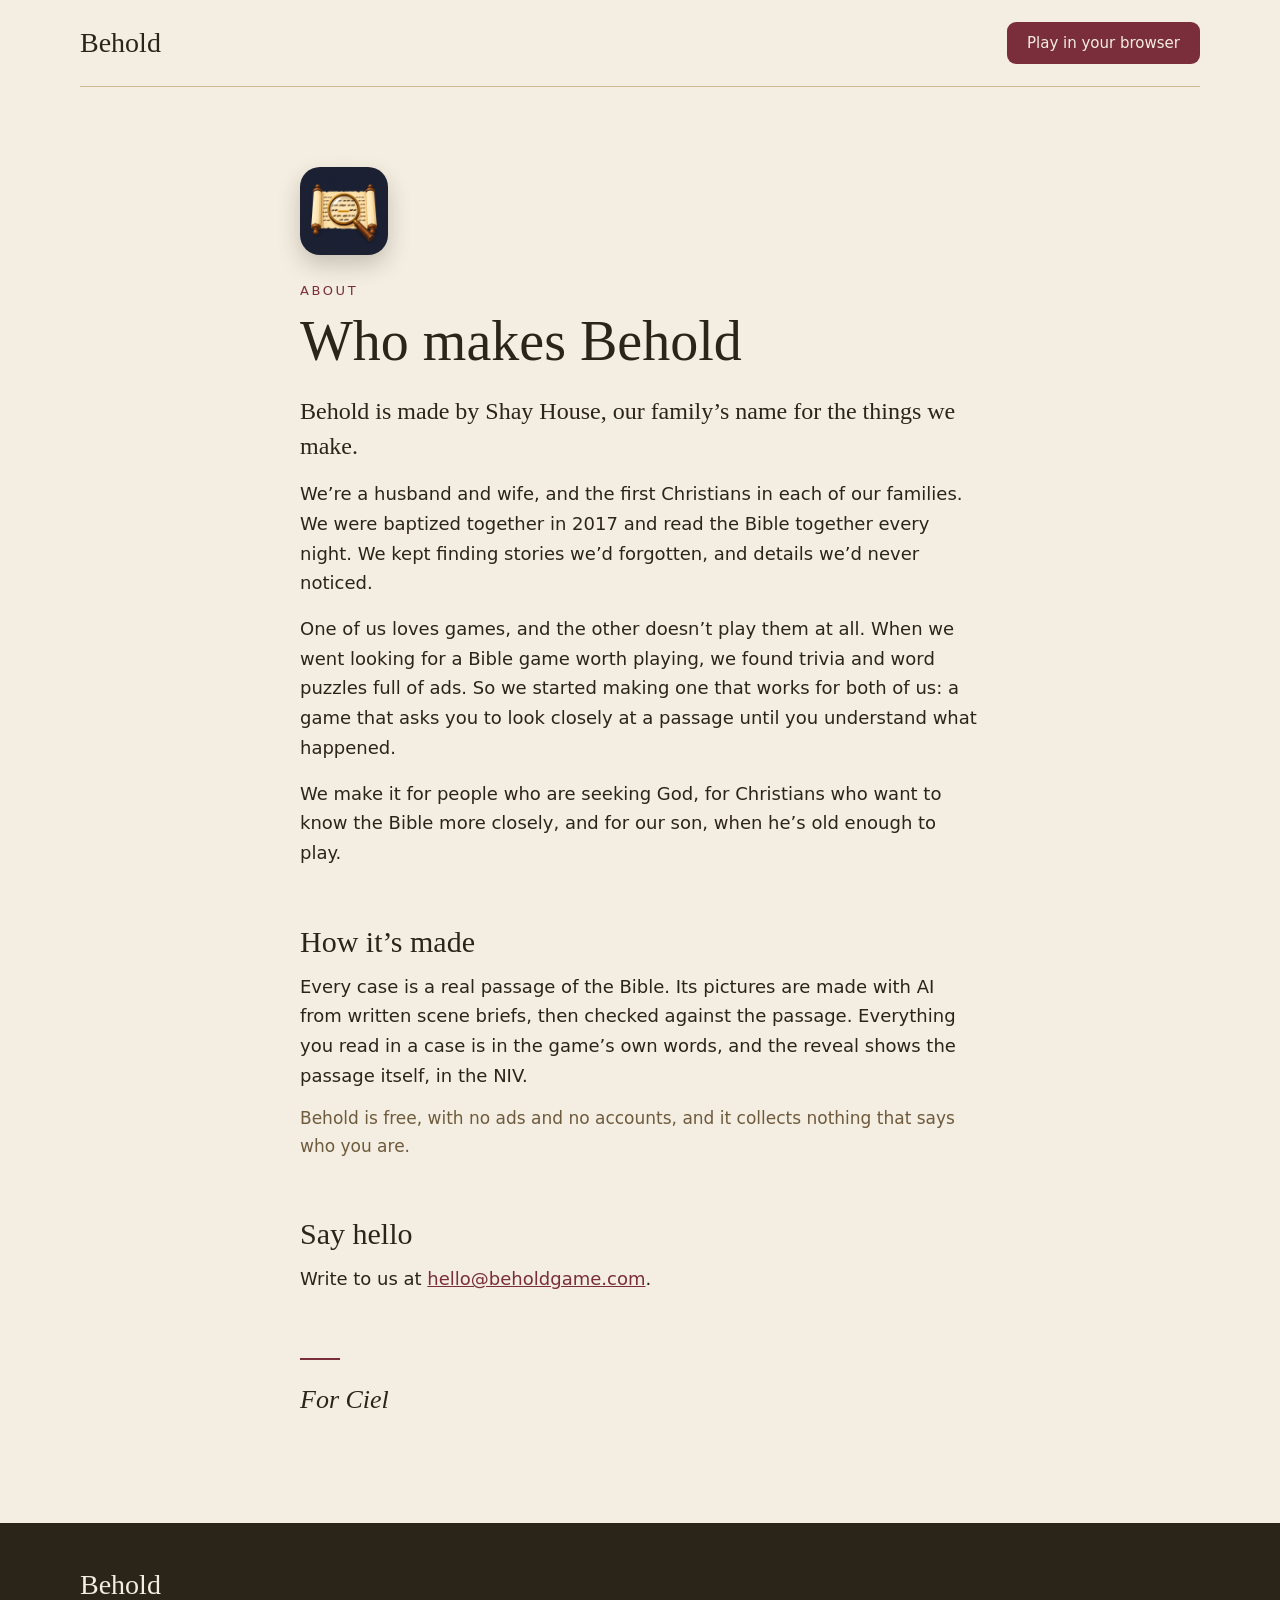
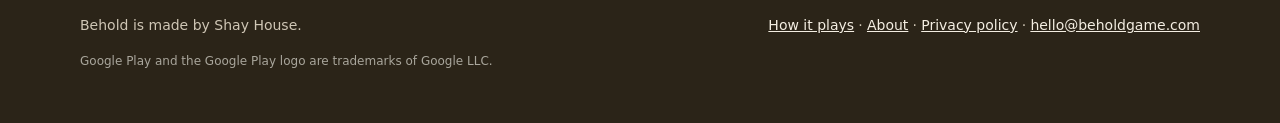
==== about/index.html @ 3471a585 "Deploy garishay/behold@0098388d25ca9976a2ebb800dddd2ce80feeaa7c" ====
<!doctype html>
<html lang="en">
<head>
<meta charset="utf-8">
<meta name="viewport" content="width=device-width, initial-scale=1">
<title>Behold: About</title>
<meta name="description" content="Look closer. There’s more to every story.">
<meta property="og:type" content="website">
<meta property="og:url" content="https://beholdgame.com/about/">
<meta property="og:title" content="Behold: Bible Mystery Game">
<meta property="og:description" content="Look closer. There’s more to every story.">
<meta property="og:image" content="https://beholdgame.com/og-image.jpg">
<meta name="twitter:card" content="summary_large_image">
<script>(function device() {
  const agent = navigator.userAgent
  const iPad = /Macintosh/.test(agent) && navigator.maxTouchPoints > 1
  const iphone = /iPhone|iPod|iPad/.test(agent) || iPad
  document.documentElement.dataset.device = /Android/.test(agent)
    ? 'android'
    : iphone
      ? 'iphone'
      : 'computer'
})()</script>
<link rel="icon" href="../icons/favicon-48.png?v=3595e1d1">
<link rel="apple-touch-icon" href="../icons/apple-touch-icon-180.png?v=2587e3fe">
<link rel="stylesheet" href="../site.css?v=58bd4bec">
</head>
<body>
<header class="top">
<nav>
<a class="name" href="../">Behold</a>
<a class="browser" href="https://play.beholdgame.com/">Play in your browser</a>
</nav>
</header>
<main class="about">
<img class="icon" src="../icons/icon-192.png?v=78e3ab86" alt="Behold’s icon: a scroll under a magnifying glass"
  width="72" height="72">
<p class="kicker">About</p>
<h1>Who makes Behold</h1>
<p class="lead">Behold is made by Shay House, our family’s name for the things we make.</p>
<p>We’re a husband and wife, and the first Christians in each of our families. We were baptized together in 2017 and read the Bible together every night. We kept finding stories we’d forgotten, and details we’d never noticed.</p>
<p>One of us loves games, and the other doesn’t play them at all. When we went looking for a Bible game worth playing, we found trivia and word puzzles full of ads. So we started making one that works for both of us: a game that asks you to look closely at a passage until you understand what happened.</p>
<p>We make it for people who are seeking God, for Christians who want to know the Bible more closely, and for our son, when he’s old enough to play.</p>
<h2>How it’s made</h2>
<p>Every case is a real passage of the Bible. Its pictures are made with AI from written scene briefs, then checked against the passage. Everything you read in a case is in the game’s own words, and the reveal shows the passage itself, in the NIV.</p>
<p class="dim">Behold is free, with no ads and no accounts, and it collects nothing that says who you are.</p>
<h2>Say hello</h2>
<p>Write to us at <a href="mailto:hello@beholdgame.com">hello@beholdgame.com</a>.</p>
<p class="dedication">For Ciel</p>
</main>
<footer class="foot">
<div>
<div><p class="name">Behold</p><p>Behold is made by Shay House.</p></div>
<div class="links"><ul><li><a href="../how-it-plays/">How it plays</a></li><li><a href="../about/" aria-current="page">About</a></li></ul><ul><li><a href="https://play.beholdgame.com/privacy/">Privacy policy</a></li><li><a href="mailto:hello@beholdgame.com">hello@beholdgame.com</a></li></ul></div>
<p class="fine">Google Play and the Google Play logo are trademarks of Google LLC.</p>
</div>
</footer>
</body>
</html>
---- site.css ----
/* beholdgame.com's one stylesheet (#70, Gate 45 A3): the design's "Linen and ink", phone first,
   with a computer's layout from 900 px wide. Each color the game has is the game's own token by
   value, named beside it. The fonts are the game's two stacks; there are no web fonts and no gold.
   Night is the game's, inside its pictures, and no rule here paints with it. */

:root {
  --linen: #f4eee2; /* the game's --papyrus, lightened: the page */
  --papyrus: #e8dcc2; /* --papyrus: the season's band */
  --vellum: #fbf7ef; /* cards and boxes, a step lighter than the page */
  --edge: #cdbb93; /* --papyrus-edge: hairlines */
  --ink: #2b2418; /* --papyrus-ink: text, and the foot's ground */
  --ink-dim: #6e5a3c; /* --papyrus-ink-dim: secondary text */
  --wine: #7a2e3b; /* --wine: the one accent */
  --ring: 0 0 0 1px rgb(43 36 24 / 0.12); /* a card's edge, ink at 12% */
  --foot-text: #cfc6b5;
  --foot-fine: #a9a69c;
  --serif: 'Iowan Old Style', 'Palatino Linotype', Palatino, 'Book Antiqua', Georgia, serif;
  --sans: system-ui, -apple-system, 'Segoe UI', Roboto, 'Helvetica Neue', Arial, sans-serif;
  --gutter: clamp(20px, 4vw, 48px);
}

body {
  margin: 0;
  background: var(--linen);
  color: var(--ink);
  font-family: var(--sans);
}

a {
  color: var(--wine);
}

:focus-visible {
  outline: 2px solid var(--wine);
  outline-offset: 2px;
}

h1,
h2,
h3 {
  font-family: var(--serif);
  font-weight: 400;
}

.dim {
  color: var(--ink-dim);
}

/* Below a computer's width, the page is the phone's, in a column no wider than 600 px. */
.top,
.hero,
main,
.foot > div {
  max-width: 600px;
  margin-inline: auto;
}

/* The inner pages' header: on a phone, the name alone (A5 as ruled). */
.top nav {
  display: flex;
  align-items: center;
  justify-content: center;
  height: 56px;
  border-bottom: 1px solid var(--edge);
}

.top .name {
  font-family: var(--serif);
  font-size: 24px;
  color: var(--ink);
  text-decoration: none;
}

.top .browser,
.beside {
  display: none;
}

.kicker {
  margin: 0;
  font-size: 12px;
  line-height: 1.25;
  letter-spacing: 0.2em;
  text-transform: uppercase;
  color: var(--wine);
}

/* The play buttons (A5, A6): a group for each device, the computer's until the head's script names
   the device. On a phone the first button fills the column, and the rest sit under it. */
.play {
  display: flex;
  flex-direction: column;
  align-items: center;
}

.play.android,
.play.iphone {
  display: none;
}

[data-device='android'] .play.android,
[data-device='iphone'] .play.iphone {
  display: flex;
}

[data-device='android'] .play.computer,
[data-device='iphone'] .play.computer {
  display: none;
}

.button {
  display: flex;
  align-items: center;
  justify-content: center;
  align-self: stretch;
  min-height: 52px;
  border-radius: 10px;
  background: var(--wine);
  color: var(--linen);
  font-size: 17px;
  text-decoration: none;
}

.coming {
  display: flex;
  align-items: center;
  height: 52px;
  margin: 14px 0 0;
  padding: 0 20px;
  box-sizing: border-box;
  border: 1px solid var(--edge);
  border-radius: 9px;
  font-size: 15px;
  color: var(--ink-dim);
}

.badge img {
  display: block;
  height: 60px;
}

.play .or {
  margin: 16px 0 0;
  font-size: 15px;
}

.play .note {
  margin: 14px 0 0;
  font-size: 15px;
  line-height: 1.5;
}

/* The home page's top: the picture over the name on a phone, beside it on a computer. */
.hero {
  display: flex;
  flex-direction: column-reverse;
  padding-bottom: 40px;
  text-align: center;
}

.art {
  position: relative;
  aspect-ratio: 390 / 540;
  overflow: hidden;
}

.art img {
  display: block;
  width: 100%;
  height: auto;
}

/* The picture fades into the page under its last third. */
.art::after {
  content: '';
  position: absolute;
  inset: 61.11% 0 0;
  background: linear-gradient(
    180deg,
    rgb(244 238 226 / 0) 0%,
    rgb(244 238 226 / 0.86) 52%,
    var(--linen) 92%
  );
}

/* The Look (70d), which its script lays on the picture over the fade. A tap anywhere on the picture
   answers, so the pointer is all the picture's, as the game's is, and no tap is highlighted. */
.look {
  cursor: pointer;
  -webkit-tap-highlight-color: transparent;
}

/* A spot is placed by its center, its top left on the design's picture 390 px wide plus 22, scaled
   with the picture, and stays a 44 px fingertip: a margin's percentage is of the width, down as
   well as across. Unfound, it shows nothing until the keyboard focuses it. */
.spot {
  position: absolute;
  top: 0;
  left: 0;
  z-index: 1;
  width: 44px;
  height: 44px;
  margin: calc((var(--y) + 22) * 100% / 390 - 22px) 0 0 calc((var(--x) + 22) * 100% / 390 - 22px);
  padding: 0;
  border: 0;
  border-radius: 50%;
  background: none;
  cursor: inherit;
}

/* A found spot keeps a light ring; a miss's ring is the same without its fill. */
.spot.found,
.miss {
  border: 2px solid var(--vellum);
  box-shadow: 0 0 0 2px rgb(43 36 24 / 0.45);
}

.spot.found {
  background: rgb(251 247 239 / 0.22);
}

/* A tap that finds nothing rings where it landed, widening as it fades within half a second, and
   takes no tap of its own (the amendment, issuecomment-6470291769). The script takes it away. */
.miss {
  position: absolute;
  z-index: 1;
  width: 44px;
  height: 44px;
  margin: -22px 0 0 -22px;
  box-sizing: border-box;
  border-radius: 50%;
  pointer-events: none;
  animation: widen 0.45s ease-out forwards;
}

@keyframes widen {
  from {
    transform: scale(0.5);
  }

  to {
    transform: scale(1.5);
    opacity: 0;
  }
}

/* With reduced motion, it fades where it is. */
@media (prefers-reduced-motion: reduce) {
  .miss {
    animation-name: fade;
  }
}

@keyframes fade {
  to {
    opacity: 0;
  }
}

/* The line at the picture's foot: the caption, then the word found and the count. */
.finds {
  position: absolute;
  inset: auto 20px 4px;
  z-index: 1;
  text-align: left;
  cursor: auto;
}

.finds p {
  margin: 0;
  font-family: var(--serif);
  font-size: 17px;
  line-height: 1.45;
}

.finds div {
  display: flex;
  justify-content: space-between;
  gap: 12px;
  margin-top: 6px;
  font-size: 14px;
  color: var(--ink-dim);
}

.finds span:first-child {
  color: var(--wine);
}

.hero .words {
  padding: 26px 20px 0;
}

.hero h1 {
  margin: 0;
  font-size: 58px;
  line-height: 1.05;
}

.hero .kicker {
  margin-top: 8px;
  font-size: 13px;
}

.hero .line {
  margin: 16px 0 26px;
  font-family: var(--serif);
  font-size: 20px;
  line-height: 1.45;
}

/* A sentence to a line: the title's line, as the game sets it, and the close's on a phone. */
.line span,
.call > p span {
  display: block;
}

.price {
  margin: 18px 0 0;
  font-size: 14px;
  color: var(--ink-dim);
}

.what {
  margin: 0 20px;
  padding: 34px 0 44px;
  border-top: 1px solid var(--edge);
}

.what h2 {
  margin: 0;
  font-size: 23px;
  line-height: 1.4;
}

.what p {
  margin: 14px 0 0;
  font-size: 16px;
  line-height: 1.6;
}

.more {
  display: grid;
  grid-template-columns: 1fr auto;
  align-items: center;
  column-gap: 16px;
  margin-top: 24px;
  padding: 16px 20px;
  border-radius: 12px;
  background: var(--vellum);
  box-shadow: var(--ring);
  color: var(--ink);
  text-decoration: none;
}

.more .title {
  font-family: var(--serif);
  font-size: 19px;
  line-height: 1.35;
}

.more .sub {
  margin-top: 3px;
  font-size: 14px;
  color: var(--wine);
}

/* The arrow is the stylesheet's, as the foot's dots are, with the plain one before it. */
.more::after {
  content: '→';
  content: '→' / '';
  grid-area: 1 / 2 / 3;
  font-size: 22px;
  color: var(--wine);
}

.season {
  padding: 48px 20px 40px;
  background: var(--papyrus);
  text-align: center;
}

.season h2 {
  margin: 6px 0 0;
  font-size: 30px;
  line-height: 1.15;
}

.season .intro {
  margin: 10px 0 0;
  font-size: 16px;
  line-height: 1.6;
}

/* The open Bible over the timeline: its picture, with the two books' names and the ribbon laid over
   it where the picture's record places them (docs/bible.md): the names' centres 32.4% and 67.5%
   across and 11.4% down, and the ribbon down the fold from 9.65%, past the picture's foot to meet
   the thread. Its sizes are variables, so a computer's is one rule; a narrower column shrinks it. */
.bible {
  --wide: 329px;
  --gap-above: 34px;
  --shadow: 0 14px 15px rgb(58 43 37 / 0.3);
  --name-size: 9px;
  --name-space: 0.22em;
  --ribbon-size: 8px;
  --notch: 13px;
  --below: 50px;
  position: relative;
  width: min(var(--wide), 100%);
  margin: var(--gap-above) auto 0;
}

.bible img {
  display: block;
  width: 100%;
  height: auto;
  filter: drop-shadow(var(--shadow));
}

.bible p {
  position: absolute;
  top: 11.4%;
  left: 32.4%;
  margin: 0;
  padding-left: var(--name-space);
  transform: translate(-50%, -50%);
  white-space: nowrap;
  font-size: var(--name-size);
  letter-spacing: var(--name-space);
  text-transform: uppercase;
  color: var(--wine);
}

.bible p + p {
  left: 67.5%;
}

.bible::after {
  content: '';
  position: absolute;
  top: 9.65%;
  left: 50%;
  width: var(--ribbon-size);
  height: calc(90.35% + var(--below));
  margin-left: calc(var(--ribbon-size) / -2);
  background: linear-gradient(90deg, #5e2430 0%, #9a4252 50%, #5e2430 100%);
  clip-path: polygon(0 0, 100% 0, 100% 100%, 50% calc(100% - var(--notch)), 0 100%);
}

/* The timeline: a wine thread through the season, a pill for each book, the cases on it, and
   season two at its end. */
.timeline {
  position: relative;
  margin: 26px 0 0;
  padding: 0 0 8px;
  list-style: none;
}

.timeline::before {
  content: '';
  position: absolute;
  top: 24px;
  bottom: 50px;
  left: 50%;
  width: 2px;
  margin-left: -1px;
  background: linear-gradient(180deg, var(--wine) 0%, var(--wine) 92%, rgb(122 46 59 / 0) 100%);
}

.book {
  position: relative;
  display: flex;
  justify-content: center;
  margin-top: 26px;
}

.book:first-child {
  margin-top: 44px;
}

.book span {
  padding: 5px 14px;
  border: 1px solid var(--wine);
  border-radius: 999px;
  background: var(--papyrus);
  font-size: 11px;
  letter-spacing: 0.2em;
  text-transform: uppercase;
  color: var(--wine);
}

/* A book the story passes through with no case of its own. */
.book.passed span {
  padding: 4px 12px;
  border-color: rgb(110 90 60 / 0.4);
  font-size: 10px;
  color: var(--ink-dim);
}

.case {
  position: relative;
  display: grid;
  grid-template:
    'picture title' auto
    'picture sub' auto
    'picture .' 1fr
    'brief brief' auto / 84px 1fr;
  column-gap: 12px;
  margin-top: 22px;
  padding: 14px;
  border-radius: 14px;
  background: var(--vellum);
  box-shadow:
    0 0 0 1px rgb(43 36 24 / 0.1),
    0 8px 20px rgb(58 43 37 / 0.08);
  text-align: left;
}

.book + .case {
  margin-top: 18px;
}

.case img {
  grid-area: picture;
  width: 84px;
  height: 105px;
  border-radius: 8px;
  object-fit: cover;
}

.case h3 {
  grid-area: title;
  margin: 2px 0 0;
  font-size: 19px;
  line-height: 1.25;
}

.case .sub {
  grid-area: sub;
  margin: 2px 0 0;
  font-size: 13px;
  color: var(--wine);
}

.case .brief {
  grid-area: brief;
  margin: 10px 0 0;
  font-size: 14px;
  line-height: 1.5;
  color: var(--ink-dim);
}

.next {
  position: relative;
  display: flex;
  flex-direction: column;
  align-items: center;
  margin-top: 34px;
}

.next span {
  width: 14px;
  height: 14px;
  box-sizing: border-box;
  border: 2px dashed var(--wine);
  border-radius: 50%;
  background: var(--papyrus);
}

.next p {
  margin: 10px 0 0;
  font-family: var(--serif);
  font-size: 19px;
  color: var(--wine);
}

.help {
  margin: 2px 0 0;
  font-size: 15px;
  line-height: 1.5;
}

/* The season as you scroll (70e), once its script starts: the ribbon lies in the fold until the
   reading line passes its tail, then falls with the line to the thread; the thread draws down
   behind the line, its tip fading; and each book, case, and season two arrives as the line reaches
   it, and Help make it with season two. The script sets the line's reach: --fall from the Bible's
   top, --drawn from the thread's. Only an arrival fades in, so what the line has passed as the page
   opens shows at once. */
.falls .bible::after {
  height: clamp(80.65%, calc(var(--fall, 0px) - 9.65%), calc(90.35% + var(--below)));
}

.falls .timeline::before {
  --tip: linear-gradient(
    180deg,
    #000 calc(var(--drawn, 0px) - 80px),
    transparent var(--drawn, 0px)
  );
  -webkit-mask-image: var(--tip);
  mask-image: var(--tip);
}

.falls .timeline > li,
.falls .help {
  opacity: 0;
  transform: translateY(8px);
}

.falls .timeline > .here,
.falls .help.here {
  opacity: 1;
  transform: none;
  transition:
    opacity 0.4s ease-out,
    transform 0.4s ease-out;
}

.home-screen {
  margin: 44px 20px 0;
  padding: 24px 20px;
  border-radius: 14px;
  background: var(--vellum);
  box-shadow: var(--ring);
  font-size: 15px;
  line-height: 1.55;
}

.home-screen h2,
.free h2 {
  margin: 0;
  font-size: 24px;
  line-height: 1.2;
}

.home-screen p {
  margin: 10px 0 0;
}

.home-screen ol {
  display: flex;
  flex-direction: column;
  gap: 8px;
  margin: 14px 0 0;
  padding-left: 22px;
}

.home-screen strong {
  font-weight: 600;
}

.home-screen .note {
  margin-top: 14px;
  font-size: 13px;
  line-height: 1.5;
  color: var(--ink-dim);
}

.free {
  padding: 40px 20px 0;
}

.free p {
  margin: 10px 0 0;
  font-size: 15px;
  line-height: 1.6;
  color: var(--ink-dim);
}

.epigraph {
  margin: 0;
  padding: 52px 28px 0;
  text-align: center;
}

/* A short wine rule over the verse. */
.epigraph::before {
  content: '';
  display: block;
  width: 40px;
  height: 2px;
  margin: 0 auto 22px;
  background: var(--wine);
}

.epigraph blockquote {
  margin: 0;
  font-family: var(--serif);
  font-size: 22px;
  font-style: italic;
  line-height: 1.5;
}

.epigraph figcaption {
  margin-top: 14px;
  font-size: 12px;
  letter-spacing: 0.2em;
  text-transform: uppercase;
  color: var(--wine);
}

.call {
  padding: 52px 20px 44px;
  text-align: center;
}

.call > p {
  margin: 0 0 20px;
  font-family: var(--serif);
  font-size: 21px;
  line-height: 1.45;
}

/* How it plays: the steps, each under a screen of the game, the hint, and the close. */
.plays {
  padding: 44px 20px 0;
  text-align: center;
}

.plays h1 {
  margin: 12px 0 0;
  font-size: 40px;
  line-height: 1.1;
  text-wrap: balance;
}

.plays .lead {
  margin: 18px 0 0;
  font-family: var(--serif);
  font-size: 20px;
  line-height: 1.45;
}

.plays .intro .dim {
  max-width: 330px;
  margin: 10px auto 0;
  font-size: 16px;
  line-height: 1.6;
}

.steps {
  display: flex;
  flex-direction: column;
  gap: 56px;
  margin: 0;
  padding: 52px 0 0;
  list-style: none;
}

/* A screen of the game in a phone's dark frame, its corners inside the frame's. */
.screen {
  --round: 36px;
  width: 252px;
  margin: 0 auto;
  padding: 8px;
  box-sizing: border-box;
  border-radius: var(--round);
  background: var(--ink);
  box-shadow:
    0 30px 50px -18px rgb(43 36 24 / 0.45),
    0 2px 6px rgb(43 36 24 / 0.18);
}

.screen img {
  display: block;
  width: 100%;
  height: auto;
  border-radius: calc(var(--round) - 8px);
}

.steps .kicker {
  margin-top: 30px;
}

.steps h2 {
  margin: 8px 0 0;
  font-size: 28px;
  line-height: 1.2;
}

.steps .dim {
  max-width: 320px;
  margin: 10px auto 0;
  font-size: 16px;
  line-height: 1.6;
}

.hint {
  margin-top: 56px;
  padding: 22px;
  border-radius: 14px;
  background: var(--vellum);
  box-shadow: var(--ring);
}

.hint .ask {
  margin: 0;
  font-family: var(--serif);
  font-size: 21px;
  line-height: 1.4;
}

.hint .dim {
  margin: 6px 0 0;
  font-size: 15px;
  line-height: 1.55;
}

.plays .call {
  padding: 52px 0 48px;
}

/* Support, built only while giving is set (A6), its button the Payment Link's. */
.support {
  padding: 40px 20px 48px;
}

.support h1 {
  margin: 12px 0 0;
  font-size: 36px;
  line-height: 1.12;
  text-wrap: balance;
}

.support .lead {
  margin: 16px 0 0;
  font-family: var(--serif);
  font-size: 20px;
  line-height: 1.45;
}

/* Season one's six cases in a row, and a dashed room for the next. */
.six {
  display: flex;
  flex-wrap: wrap;
  justify-content: center;
  gap: 0 6px;
  margin: 26px 0 0;
}

.six img {
  width: 44px;
  height: 55px;
  border-radius: 6px;
  box-shadow: 0 4px 10px rgb(58 43 37 / 0.18);
}

.six span {
  width: 44px;
  height: 55px;
  box-sizing: border-box;
  border: 1.5px dashed var(--wine);
  border-radius: 6px;
}

.six figcaption {
  flex-basis: 100%;
  margin-top: 10px;
  font-size: 13px;
  text-align: center;
  color: var(--ink-dim);
}

.give {
  margin-top: 24px;
  padding: 20px;
  border-radius: 14px;
  background: var(--vellum);
  box-shadow: var(--ring);
  text-align: center;
}

.give p {
  margin: 12px 0 0;
  font-size: 13px;
  line-height: 1.5;
  color: var(--ink-dim);
}

/* Who makes it and what giving does: the first line 32 px under what's above, the rest 12 apart. */
.story {
  margin-top: 20px;
  font-size: 16px;
  line-height: 1.6;
}

.story p {
  margin: 12px 0 0;
}

.story .dim {
  font-size: 15px;
}

.others h2 {
  margin: 40px 0 0;
  font-size: 24px;
  line-height: 1.2;
}

.others p {
  margin: 6px 0 0;
  font-size: 15px;
  line-height: 1.6;
}

.others h2 + p {
  margin-top: 10px;
}

.about {
  padding: 40px 20px 56px;
  font-size: 16px;
  line-height: 1.6;
}

.about .icon {
  display: block;
  width: 72px;
  height: 72px;
  border-radius: 16px;
  box-shadow: 0 8px 18px rgb(43 36 24 / 0.22);
}

.about p {
  margin: 14px 0 0;
}

.about .kicker {
  margin-top: 24px;
}

.about h1 {
  margin: 12px 0 0;
  font-size: 36px;
  line-height: 1.12;
}

.about .lead {
  margin-top: 16px;
  font-family: var(--serif);
  font-size: 20px;
  line-height: 1.45;
}

.about h2 {
  margin: 40px 0 0;
  font-size: 24px;
  line-height: 1.2;
}

.about h2 + p {
  margin-top: 10px;
}

.about .dim {
  margin-top: 12px;
  font-size: 15px;
}

/* The dedication under Say hello, set as the home page's epigraph is, under a short wine rule. */
.about .dedication {
  margin-top: 48px;
  font-family: var(--serif);
  font-size: 22px;
  font-style: italic;
  line-height: 1.5;
}

.dedication::before {
  content: '';
  display: block;
  width: 40px;
  height: 2px;
  margin-bottom: 20px;
  background: var(--wine);
}

/* The foot of every page, on the ink. */
.foot {
  background: var(--ink);
  color: var(--foot-text);
  font-size: 13px;
  line-height: 1.6;
}

.foot > div {
  padding: 28px 20px 44px;
}

.foot p {
  margin: 8px 0 0;
}

.foot .name {
  margin: 0;
  font-family: var(--serif);
  font-size: 22px;
  color: var(--linen);
}

.foot .links {
  margin-top: 6px;
  line-height: 2;
}

.foot ul {
  margin: 0;
  padding: 0;
  list-style: none;
}

.foot li {
  display: inline;
}

/* The dots between the links are the stylesheet's, and a screen reader passes over them. A
   browser without alternative text for generated content keeps the plain dot before it. */
.foot li + li::before {
  content: '·';
  content: '·' / '';
  margin: 0 0.3em;
}

.foot a {
  color: var(--linen);
}

.foot .fine {
  margin-top: 14px;
  font-size: 11px;
  color: var(--foot-fine);
}

@media (min-width: 900px) {
  .top,
  .beside {
    max-width: 1120px;
    padding: 0 var(--gutter);
  }

  .top nav {
    justify-content: space-between;
    height: auto;
    padding: 22px 0;
  }

  .top .name {
    font-size: 28px;
  }

  .top .browser {
    display: inline-flex;
    align-items: center;
    min-height: 42px;
    padding: 0 20px;
    border-radius: 9px;
    background: var(--wine);
    color: var(--linen);
    font-size: 15px;
    text-decoration: none;
  }

  .kicker {
    font-size: 13px;
  }

  /* The home page's nav: How it plays, at the top's right. */
  .beside {
    display: flex;
    justify-content: flex-end;
    margin: 0 auto;
    padding-top: 26px;
    font-size: 15px;
  }

  .beside a {
    padding-bottom: 3px;
    border-bottom: 1px solid var(--edge);
    color: var(--ink);
    text-decoration: none;
  }

  .play {
    flex-direction: row;
    flex-wrap: wrap;
    gap: 16px;
  }

  .button {
    align-self: auto;
    padding: 0 32px;
  }

  .coming {
    margin: 0;
  }

  .badge img {
    height: 52px;
  }

  .hero {
    flex-flow: row wrap-reverse;
    align-items: center;
    gap: 64px;
    max-width: 1120px;
    padding: 36px var(--gutter) 80px;
    text-align: left;
  }

  .hero .words {
    flex: 1 1 440px;
    min-width: 0;
    padding: 0;
  }

  .art {
    flex: 0 1 440px;
    width: 100%;
    max-width: 440px;
    height: 640px;
    aspect-ratio: auto;
    border-radius: 18px 18px 0 0;
  }

  .art::after {
    inset: auto 0 0;
    height: 230px;
    background: linear-gradient(
      180deg,
      rgb(244 238 226 / 0) 0%,
      rgb(244 238 226 / 0.86) 55%,
      var(--linen) 100%
    );
  }

  .finds {
    inset: auto 4px 6px;
  }

  .finds p {
    font-size: 19px;
  }

  .hero h1 {
    font-size: 96px;
    line-height: 1;
  }

  .hero .kicker {
    margin-top: 14px;
    font-size: 14px;
  }

  .hero .line {
    margin: 28px 0 36px;
    font-size: 28px;
    line-height: 1.4;
  }

  .price {
    margin-top: 20px;
  }

  .home {
    max-width: none;
  }

  .what {
    display: grid;
    grid-template-columns: minmax(0, 5fr) minmax(0, 7fr);
    gap: 64px;
    width: min(1120px, 100% - 2 * var(--gutter));
    margin: 0 auto;
    padding: 64px 0 96px;
  }

  .what h2 {
    font-size: 38px;
    line-height: 1.25;
  }

  .what p {
    font-size: 18px;
    line-height: 1.65;
  }

  .what div > p:first-child {
    margin-top: 0;
  }

  .more {
    column-gap: 24px;
    max-width: 480px;
    margin-top: 28px;
    padding: 18px 24px;
  }

  .more .title {
    font-size: 22px;
  }

  .more .sub {
    margin-top: 4px;
    font-size: 15px;
  }

  .more::after {
    font-size: 26px;
  }

  .season {
    padding: 80px var(--gutter) 72px;
  }

  .season .kicker {
    font-size: 13px;
  }

  .season h2 {
    margin-top: 8px;
    font-size: 46px;
    line-height: 1.1;
  }

  .season .intro {
    max-width: 620px;
    margin: 14px auto 0;
    font-size: 18px;
  }

  .bible {
    --wide: 612px;
    --gap-above: 56px;
    --shadow: 0 24px 25px rgb(58 43 37 / 0.32);
    --name-size: 11px;
    --name-space: 0.24em;
    --ribbon-size: 12px;
    --notch: 19px;
    --below: 68px;
  }

  .timeline {
    max-width: 1120px;
    margin: 40px auto 0;
  }

  .timeline::before {
    top: 26px;
    bottom: 60px;
    background: linear-gradient(180deg, var(--wine) 0%, var(--wine) 90%, rgb(122 46 59 / 0) 100%);
  }

  .timeline .book {
    margin-top: 48px;
  }

  .book span {
    padding: 6px 16px;
    font-size: 12px;
  }

  .book.passed span {
    padding: 5px 14px;
    font-size: 11px;
  }

  /* The cases alternate on either side of the thread, each picture toward it, with a dot. */
  .case {
    grid-template:
      'picture title' auto
      'picture sub' auto
      'picture brief' 1fr / 140px 1fr;
    column-gap: 22px;
    width: calc(50% - 48px);
    margin: 36px 0 0 auto;
    padding: 0;
    background: none;
    box-shadow: none;
  }

  .case:nth-child(odd of .case) {
    grid-template:
      'title picture' auto
      'sub picture' auto
      'brief picture' 1fr / 1fr 140px;
    margin-left: 0;
    text-align: right;
  }

  .book + .case {
    margin-top: 30px;
  }

  .case img {
    width: 140px;
    height: 175px;
    border-radius: 10px;
    box-shadow: 0 10px 24px rgb(58 43 37 / 0.2);
  }

  .case h3 {
    margin-top: 4px;
    font-size: 24px;
  }

  .case .sub {
    margin-top: 4px;
    font-size: 14px;
  }

  .case .brief {
    font-size: 15px;
    line-height: 1.6;
  }

  .case::after {
    content: '';
    position: absolute;
    top: 80px;
    left: -55px;
    width: 14px;
    height: 14px;
    border-radius: 50%;
    background: var(--wine);
    box-shadow: 0 0 0 5px var(--papyrus);
  }

  .case:nth-child(odd of .case)::after {
    left: auto;
    right: -55px;
  }

  .next {
    margin-top: 56px;
  }

  .next span {
    width: 16px;
    height: 16px;
  }

  .next p {
    margin-top: 14px;
    font-size: 24px;
  }

  .help {
    margin-top: 4px;
    font-size: 16px;
  }

  /* The iPhone box beside the free paragraph and the verse. */
  .pair {
    display: flex;
    flex-wrap: wrap;
    align-items: flex-start;
    gap: 48px;
    max-width: 1120px;
    margin: 0 auto;
    padding: 80px var(--gutter) 0;
  }

  /* The design's box is border-box, so its 440 px basis holds its padding. */
  .home-screen {
    flex: 1 1 440px;
    min-width: 0;
    margin: 0;
    padding: 32px;
    box-sizing: border-box;
    font-size: 16px;
    line-height: 1.6;
  }

  .home-screen h2,
  .free h2 {
    font-size: 28px;
  }

  .home-screen p {
    margin-top: 12px;
  }

  .home-screen ol {
    margin-top: 16px;
  }

  .home-screen .note {
    margin-top: 16px;
    font-size: 14px;
    line-height: 1.55;
  }

  .pair > div {
    display: flex;
    flex: 1 1 380px;
    flex-direction: column;
    gap: 44px;
    min-width: 0;
    padding-top: 8px;
  }

  .free {
    padding: 0;
  }

  .free p {
    margin-top: 12px;
    font-size: 16px;
    line-height: 1.65;
  }

  .epigraph {
    padding: 0;
    text-align: left;
  }

  .epigraph::before {
    margin: 0 0 20px;
  }

  .epigraph blockquote {
    font-size: 24px;
  }

  .epigraph figcaption {
    margin-top: 12px;
  }

  .call {
    max-width: 1120px;
    margin: 0 auto;
    padding: 104px var(--gutter) 96px;
  }

  .call > p {
    margin: 0;
    font-size: 32px;
    line-height: 1.4;
  }

  .call > p span {
    display: inline;
  }

  .call .play {
    justify-content: center;
    margin-top: 28px;
  }

  .plays {
    max-width: none;
    padding: 0;
  }

  .plays .intro {
    max-width: 860px;
    margin: 0 auto;
    padding: 80px var(--gutter) 0;
  }

  .plays h1 {
    margin-top: 14px;
    font-size: 68px;
    line-height: 1.08;
  }

  .plays .lead {
    margin-top: 24px;
    font-size: 24px;
  }

  .plays .intro .dim {
    max-width: none;
    font-size: 18px;
  }

  /* The three steps side by side. */
  .steps {
    display: grid;
    grid-template-columns: repeat(3, minmax(0, 1fr));
    gap: 48px;
    max-width: 1120px;
    margin: 0 auto;
    padding: 80px var(--gutter) 0;
  }

  .screen {
    --round: 40px;
    width: 276px;
    max-width: 100%;
    box-shadow:
      0 34px 56px -20px rgb(43 36 24 / 0.45),
      0 2px 6px rgb(43 36 24 / 0.18);
  }

  .steps .kicker {
    margin-top: 32px;
  }

  .steps .dim {
    max-width: 300px;
  }

  .hint {
    max-width: 640px;
    margin: 88px auto 0;
    padding: 26px 32px;
  }

  .hint .ask {
    font-size: 24px;
  }

  .hint .dim {
    font-size: 16px;
  }

  .plays .call {
    padding: 96px var(--gutter);
  }

  .support {
    max-width: 820px;
    padding: 80px var(--gutter) 96px;
    text-align: center;
  }

  .support h1 {
    margin-top: 14px;
    font-size: 60px;
    line-height: 1.08;
  }

  .support .lead {
    max-width: 640px;
    margin: 22px auto 0;
    font-size: 24px;
  }

  .six {
    gap: 0 12px;
    margin-top: 48px;
  }

  .six img {
    width: 84px;
    height: 105px;
    border-radius: 9px;
    box-shadow: 0 8px 18px rgb(58 43 37 / 0.2);
  }

  .six span {
    width: 84px;
    height: 105px;
    border-width: 2px;
    border-radius: 9px;
  }

  .six figcaption {
    margin-top: 14px;
    font-size: 14px;
  }

  /* On a computer the button stands alone under the row, its own width. */
  .give {
    margin-top: 36px;
    padding: 0;
    background: none;
    box-shadow: none;
  }

  .give .button {
    display: inline-flex;
    min-height: 56px;
    padding: 0 48px;
    font-size: 18px;
  }

  .give p {
    font-size: 14px;
  }

  .story {
    max-width: 600px;
    margin: 56px auto 0;
    padding-top: 20px;
    border-top: 1px solid var(--edge);
    font-size: 17px;
    line-height: 1.65;
  }

  .story .dim {
    font-size: 16px;
    line-height: 1.6;
  }

  .others h2 {
    margin-top: 64px;
    font-size: 30px;
  }

  .others p {
    font-size: 17px;
  }

  .others h2 + p {
    margin-top: 12px;
  }

  .about {
    max-width: 680px;
    padding: 80px var(--gutter) 104px;
    font-size: 18px;
    line-height: 1.65;
  }

  .about .icon {
    width: 88px;
    height: 88px;
    border-radius: 20px;
    box-shadow: 0 10px 22px rgb(43 36 24 / 0.22);
  }

  .about p {
    margin-top: 16px;
  }

  .about .kicker {
    margin-top: 28px;
    font-size: 13px;
  }

  .about h1 {
    font-size: 56px;
    line-height: 1.08;
  }

  .about .lead {
    margin-top: 22px;
    font-size: 24px;
  }

  .about h2 {
    margin-top: 56px;
    font-size: 30px;
  }

  .about h2 + p {
    margin-top: 12px;
  }

  .about .dim {
    margin-top: 14px;
    font-size: 17px;
  }

  .about .dedication {
    margin-top: 64px;
    font-size: 26px;
  }

  /* One line of links beside the name, and Google's line under both. */
  .foot {
    font-size: 14px;
  }

  .foot > div {
    display: flex;
    flex-wrap: wrap;
    justify-content: space-between;
    align-items: flex-end;
    gap: 16px 32px;
    max-width: 1120px;
    padding: 40px var(--gutter) 52px;
  }

  .foot .name {
    font-size: 28px;
  }

  .foot .name + p {
    margin-top: 6px;
  }

  .foot .links {
    margin: 0;
    line-height: 1.6;
  }

  .foot ul {
    display: inline;
  }

  .foot ul + ul::before {
    content: '·';
    content: '·' / '';
    margin: 0 0.3em;
  }

  .foot .fine {
    flex-basis: 100%;
    margin: 0;
    font-size: 12px;
  }
}
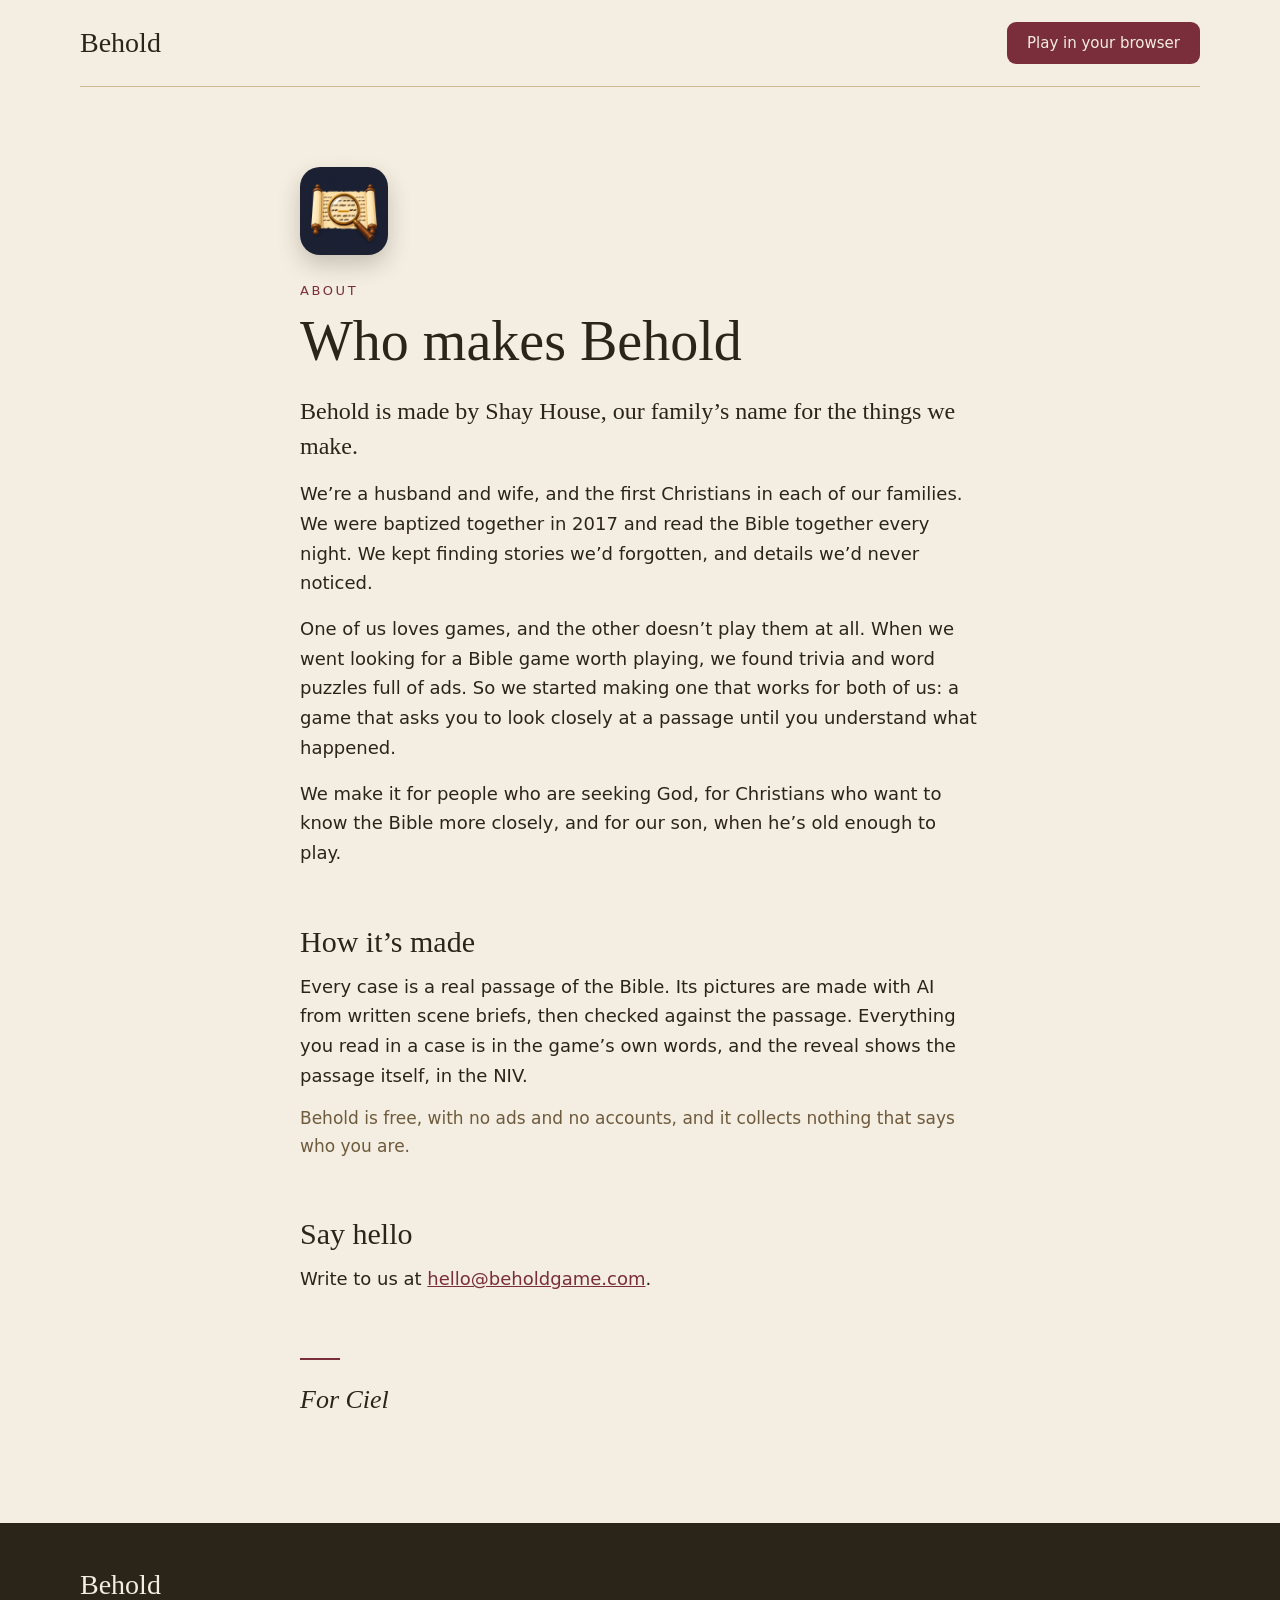
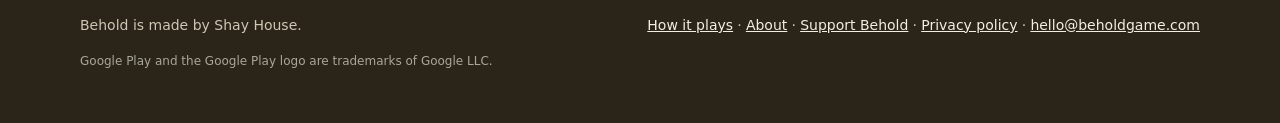
==== commit 4daf12c3: "Deploy garishay/behold@beb6bef8f3a85b3079f0b305848dfe8dc6f29bcc" ====
--- a/about/index.html
+++ b/about/index.html
@@ -23,7 +23,7 @@
 })()</script>
 <link rel="icon" href="../icons/favicon-48.png?v=3595e1d1">
 <link rel="apple-touch-icon" href="../icons/apple-touch-icon-180.png?v=2587e3fe">
-<link rel="stylesheet" href="../site.css?v=58bd4bec">
+<link rel="stylesheet" href="../site.css?v=2d30c235">
 </head>
 <body>
 <header class="top">
@@ -51,7 +51,7 @@
 <footer class="foot">
 <div>
 <div><p class="name">Behold</p><p>Behold is made by Shay House.</p></div>
-<div class="links"><ul><li><a href="../how-it-plays/">How it plays</a></li><li><a href="../about/" aria-current="page">About</a></li></ul><ul><li><a href="https://play.beholdgame.com/privacy/">Privacy policy</a></li><li><a href="mailto:hello@beholdgame.com">hello@beholdgame.com</a></li></ul></div>
+<div class="links"><ul><li><a href="../how-it-plays/">How it plays</a></li><li><a href="../about/" aria-current="page">About</a></li><li><a href="../support/">Support Behold</a></li></ul><ul><li><a href="https://play.beholdgame.com/privacy/">Privacy policy</a></li><li><a href="mailto:hello@beholdgame.com">hello@beholdgame.com</a></li></ul></div>
 <p class="fine">Google Play and the Google Play logo are trademarks of Google LLC.</p>
 </div>
 </footer>
--- a/site.css
+++ b/site.css
@@ -582,9 +582,9 @@
 /* The season as you scroll (70e), once its script starts: the ribbon lies in the fold until the
    reading line passes its tail, then falls with the line to the thread; the thread draws down
    behind the line, its tip fading; and each book, case, and season two arrives as the line reaches
-   it, and Help make it with season two. The script sets the line's reach: --fall from the Bible's
-   top, --drawn from the thread's. Only an arrival fades in, so what the line has passed as the page
-   opens shows at once. */
+   it, and Help make it with season two, or sooner while it has the keyboard's focus. The script
+   sets the line's reach: --fall from the Bible's top, --drawn from the thread's. Only an arrival
+   fades in, so what the line has passed as the page opens shows at once. */
 .falls .bible::after {
   height: clamp(80.65%, calc(var(--fall, 0px) - 9.65%), calc(90.35% + var(--below)));
 }
@@ -606,7 +606,8 @@
 }
 
 .falls .timeline > .here,
-.falls .help.here {
+.falls .help.here,
+.falls .help:focus-within {
   opacity: 1;
   transform: none;
   transition:
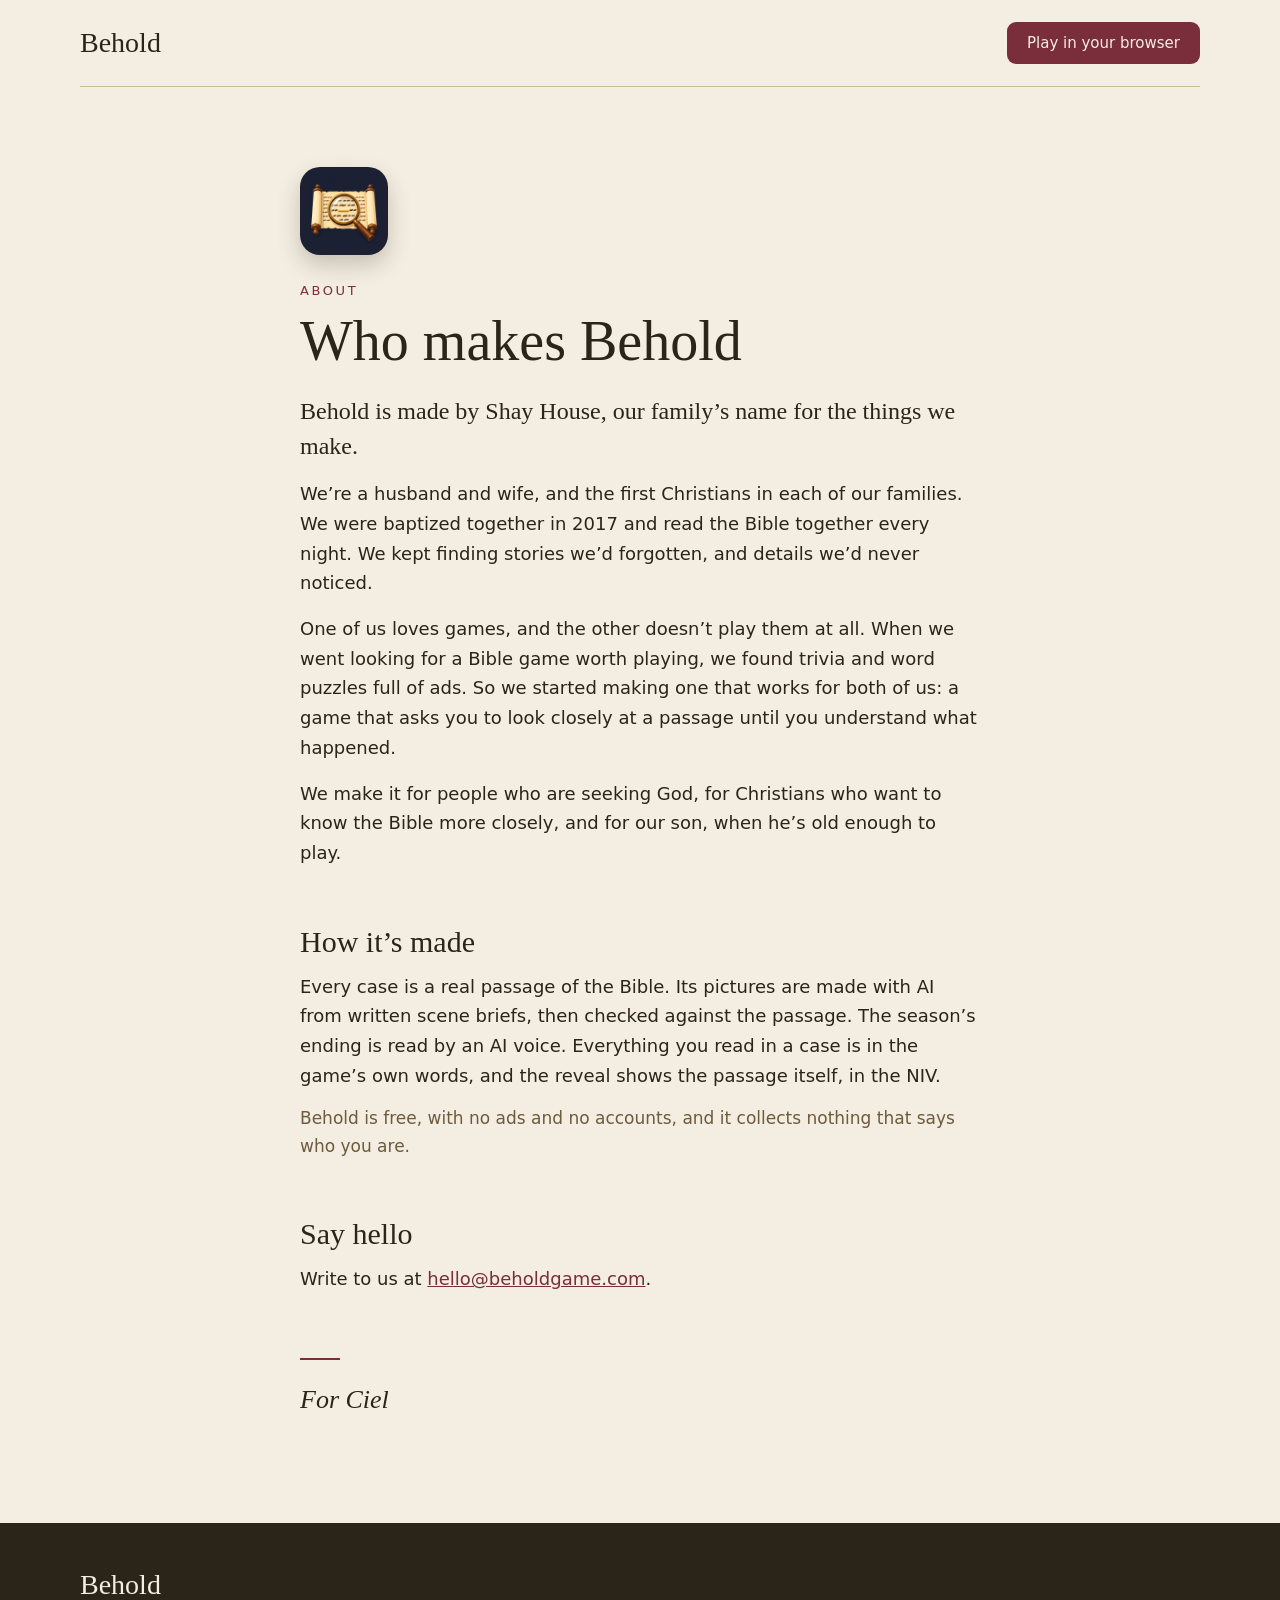
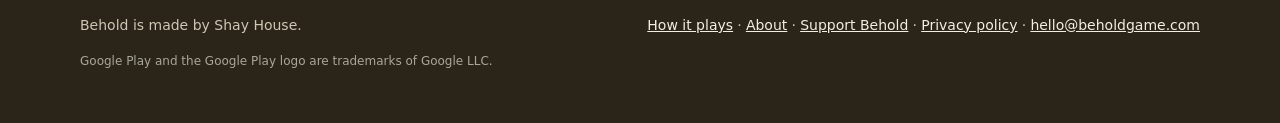
==== commit 8b7d033f: "Deploy garishay/behold@3c1073f79dd878d5499a9e857ba0699155ab8866" ====
--- a/about/index.html
+++ b/about/index.html
@@ -21,9 +21,43 @@
       ? 'iphone'
       : 'computer'
 })()</script>
+<script>((page, service) => {
+  if (
+    ('globalPrivacyControl' in navigator && navigator.globalPrivacyControl === true) ||
+    navigator.doNotTrack === '1'
+  )
+    return
+  const device = document.documentElement.dataset.device
+  let from = ''
+  try {
+    from = new URL(document.referrer).hostname.toLowerCase().replace(/^www\./, '')
+  } catch {
+    // No site told: an address typed, a bookmark, or a link from a site that keeps its name back.
+  }
+  if (!/^[a-z\d.-]{0,40}$/.test(from)) from = 'other'
+  let shown = document.hidden ? -1 : performance.now()
+  let counted = false
+  document.addEventListener('visibilitychange', () => {
+    if (!document.hidden && shown < 0) shown = performance.now()
+    if (!document.hidden || counted || shown < 0) return
+    counted = true
+    // Under 10 or 30 seconds, or 1, 2, or 5 minutes, or longer.
+    const under = [10e3, 30e3, 60e3, 120e3, 300e3].findIndex((ms) => performance.now() - shown < ms)
+    const stay = ['<10s', '<30s', '<1m', '<2m', '<5m'][under] ?? '5m+'
+    navigator.sendBeacon(
+      `${service}/count`,
+      JSON.stringify([
+        ['view', page, device, 1],
+        ['from', page, from, 1],
+        ['stay', page, stay, 1],
+        ['where', page, '', 1],
+      ]),
+    )
+  })
+})("about", "https://behold-counts.garishay.workers.dev")</script>
 <link rel="icon" href="../icons/favicon-48.png?v=3595e1d1">
 <link rel="apple-touch-icon" href="../icons/apple-touch-icon-180.png?v=2587e3fe">
-<link rel="stylesheet" href="../site.css?v=2d30c235">
+<link rel="stylesheet" href="../site.css?v=a8a1a55c">
 </head>
 <body>
 <header class="top">
@@ -42,7 +76,7 @@
 <p>One of us loves games, and the other doesn’t play them at all. When we went looking for a Bible game worth playing, we found trivia and word puzzles full of ads. So we started making one that works for both of us: a game that asks you to look closely at a passage until you understand what happened.</p>
 <p>We make it for people who are seeking God, for Christians who want to know the Bible more closely, and for our son, when he’s old enough to play.</p>
 <h2>How it’s made</h2>
-<p>Every case is a real passage of the Bible. Its pictures are made with AI from written scene briefs, then checked against the passage. Everything you read in a case is in the game’s own words, and the reveal shows the passage itself, in the NIV.</p>
+<p>Every case is a real passage of the Bible. Its pictures are made with AI from written scene briefs, then checked against the passage. The season’s ending is read by an AI voice. Everything you read in a case is in the game’s own words, and the reveal shows the passage itself, in the NIV.</p>
 <p class="dim">Behold is free, with no ads and no accounts, and it collects nothing that says who you are.</p>
 <h2>Say hello</h2>
 <p>Write to us at <a href="mailto:hello@beholdgame.com">hello@beholdgame.com</a>.</p>
--- a/site.css
+++ b/site.css
@@ -373,7 +373,11 @@
   color: var(--wine);
 }
 
+/* The season: one ribbon, the Bible's, runs down it at its own width and colours (70g). */
 .season {
+  --ribbon-size: 8px;
+  --notch: 13px;
+  --ribbon: linear-gradient(90deg, #5e2430 0%, #9a4252 50%, #5e2430 100%);
   padding: 48px 20px 40px;
   background: var(--papyrus);
   text-align: center;
@@ -385,6 +389,16 @@
   line-height: 1.15;
 }
 
+/* The season's era under its name, the game's own line (#87), set as the game's header sets it,
+   small and dim, a pixel larger under the site's larger name: one line on a 360-wide phone (#241,
+   Gate 58 A1). */
+.season .era {
+  margin: 6px 0 0;
+  font-size: 14px;
+  line-height: 1.4;
+  color: var(--ink-dim);
+}
+
 .season .intro {
   margin: 10px 0 0;
   font-size: 16px;
@@ -393,17 +407,16 @@
 
 /* The open Bible over the timeline: its picture, with the two books' names and the ribbon laid over
    it where the picture's record places them (docs/bible.md): the names' centres 32.4% and 67.5%
-   across and 11.4% down, and the ribbon down the fold from 9.65%, past the picture's foot to meet
-   the thread. Its sizes are variables, so a computer's is one rule; a narrower column shrinks it. */
+   across and 11.4% down, and the ribbon down the fold from 9.65%, past the picture's foot to the
+   timeline, which runs it on. Its sizes are variables, so a computer's is one rule; a narrower
+   column shrinks it. */
 .bible {
   --wide: 329px;
   --gap-above: 34px;
   --shadow: 0 14px 15px rgb(58 43 37 / 0.3);
   --name-size: 9px;
   --name-space: 0.22em;
-  --ribbon-size: 8px;
-  --notch: 13px;
-  --below: 50px;
+  --below: 90px;
   position: relative;
   width: min(var(--wide), 100%);
   margin: var(--gap-above) auto 0;
@@ -442,28 +455,27 @@
   width: var(--ribbon-size);
   height: calc(90.35% + var(--below));
   margin-left: calc(var(--ribbon-size) / -2);
-  background: linear-gradient(90deg, #5e2430 0%, #9a4252 50%, #5e2430 100%);
-  clip-path: polygon(0 0, 100% 0, 100% 100%, 50% calc(100% - var(--notch)), 0 100%);
-}
-
-/* The timeline: a wine thread through the season, a pill for each book, the cases on it, and
-   season two at its end. */
+  background: var(--ribbon);
+}
+
+/* The timeline: the ribbon on from the Bible's run, behind a pill for each book and each case, to
+   its swallowtail 6 px above season two's ring. */
 .timeline {
   position: relative;
-  margin: 26px 0 0;
-  padding: 0 0 8px;
+  margin: 66px 0 0;
+  padding: 0;
   list-style: none;
 }
 
 .timeline::before {
   content: '';
   position: absolute;
-  top: 24px;
-  bottom: 50px;
+  top: 0;
+  bottom: 0;
   left: 50%;
-  width: 2px;
-  margin-left: -1px;
-  background: linear-gradient(180deg, var(--wine) 0%, var(--wine) 92%, rgb(122 46 59 / 0) 100%);
+  width: var(--ribbon-size);
+  margin-left: calc(var(--ribbon-size) / -2);
+  background: var(--ribbon);
 }
 
 .book {
@@ -475,6 +487,10 @@
 
 .book:first-child {
   margin-top: 44px;
+}
+
+.case + .book {
+  margin-top: 32px;
 }
 
 .book span {
@@ -496,65 +512,61 @@
   color: var(--ink-dim);
 }
 
+/* A case is its picture, on the ribbon, and its title under it on the band's own colour, so the
+   ribbon stops behind the words as it does behind the books' names. */
 .case {
   position: relative;
-  display: grid;
-  grid-template:
-    'picture title' auto
-    'picture sub' auto
-    'picture .' 1fr
-    'brief brief' auto / 84px 1fr;
-  column-gap: 12px;
-  margin-top: 22px;
-  padding: 14px;
-  border-radius: 14px;
-  background: var(--vellum);
-  box-shadow:
-    0 0 0 1px rgb(43 36 24 / 0.1),
-    0 8px 20px rgb(58 43 37 / 0.08);
-  text-align: left;
+  display: flex;
+  flex-direction: column;
+  align-items: center;
+  margin-top: 30px;
 }
 
 .book + .case {
   margin-top: 18px;
 }
 
+/* The picture's shadow ends 8 px under it, before the title, so the title's papyrus meets the
+   plain band. */
 .case img {
-  grid-area: picture;
-  width: 84px;
-  height: 105px;
-  border-radius: 8px;
-  object-fit: cover;
+  width: 240px;
+  max-width: 100%;
+  height: auto;
+  border-radius: 12px;
+  box-shadow:
+    0 0 0 1px rgb(43 36 24 / 0.08),
+    0 2px 6px rgb(58 43 37 / 0.2);
 }
 
 .case h3 {
-  grid-area: title;
-  margin: 2px 0 0;
-  font-size: 19px;
+  margin: 12px 0 0;
+  padding: 4px 12px;
+  background: var(--papyrus);
+  font-size: 21px;
   line-height: 1.25;
 }
 
-.case .sub {
-  grid-area: sub;
-  margin: 2px 0 0;
-  font-size: 13px;
-  color: var(--wine);
-}
-
-.case .brief {
-  grid-area: brief;
-  margin: 10px 0 0;
-  font-size: 14px;
-  line-height: 1.5;
-  color: var(--ink-dim);
-}
-
+/* Season two: its papyrus ends the ribbon 6 px above its ring, and cuts the swallowtail there. */
 .next {
   position: relative;
   display: flex;
   flex-direction: column;
   align-items: center;
   margin-top: 34px;
+  padding: 6px 0 8px;
+  background: var(--papyrus);
+}
+
+.next::before {
+  content: '';
+  position: absolute;
+  bottom: 100%;
+  left: 50%;
+  width: var(--ribbon-size);
+  height: var(--notch);
+  margin-left: calc(var(--ribbon-size) / -2);
+  background: var(--papyrus);
+  clip-path: polygon(50% 0, 100% 100%, 0 100%);
 }
 
 .next span {
@@ -579,30 +591,26 @@
   line-height: 1.5;
 }
 
-/* The season as you scroll (70e), once its script starts: the ribbon lies in the fold until the
-   reading line passes its tail, then falls with the line to the thread; the thread draws down
-   behind the line, its tip fading; and each book, case, and season two arrives as the line reaches
-   it, and Help make it with season two, or sooner while it has the keyboard's focus. The script
-   sets the line's reach: --fall from the Bible's top, --drawn from the thread's. Only an arrival
-   fades in, so what the line has passed as the page opens shows at once. */
+/* The season as you scroll (70e, 70g), once its script starts. The ribbon is the Bible's alone: it
+   lies in the fold until the reading line passes its tail, then unrolls with the line, both ways,
+   its swallowtail at the line, until it rests 6 px above season two's ring. Each book, case, and
+   season two shows while the line is past its top, and Help make it with season two, or while it
+   has the keyboard's focus. The script sets the line's reach from the Bible's top, --fall, and the
+   ribbon's length at rest from the fold, --rest. A stop rises and falls only once the season rolls,
+   so what the line has passed as the page opens shows at once, and the rest hides at once. */
 .falls .bible::after {
-  height: clamp(80.65%, calc(var(--fall, 0px) - 9.65%), calc(90.35% + var(--below)));
+  height: clamp(80.65%, calc(var(--fall) - 9.65%), var(--rest));
+  clip-path: polygon(0 0, 100% 0, 100% 100%, 50% calc(100% - var(--notch)), 0 100%);
 }
 
 .falls .timeline::before {
-  --tip: linear-gradient(
-    180deg,
-    #000 calc(var(--drawn, 0px) - 80px),
-    transparent var(--drawn, 0px)
-  );
-  -webkit-mask-image: var(--tip);
-  mask-image: var(--tip);
+  content: none;
 }
 
 .falls .timeline > li,
 .falls .help {
   opacity: 0;
-  transform: translateY(8px);
+  transform: translateY(20px);
 }
 
 .falls .timeline > .here,
@@ -610,9 +618,13 @@
 .falls .help:focus-within {
   opacity: 1;
   transform: none;
+}
+
+.rolls .timeline > li,
+.rolls .help {
   transition:
-    opacity 0.4s ease-out,
-    transform 0.4s ease-out;
+    opacity 0.5s ease-out,
+    transform 0.5s ease-out;
 }
 
 .home-screen {
@@ -837,16 +849,21 @@
   margin: 26px 0 0;
 }
 
+/* The six and the room keep one row at any phone's width: each takes a seventh of the row less its
+   six gaps, up to 44 × 55, its size from 384 px wide. */
+.six img,
+.six span {
+  width: min(44px, calc((100% - 36px) / 7));
+  height: auto;
+  aspect-ratio: 4 / 5;
+}
+
 .six img {
-  width: 44px;
-  height: 55px;
   border-radius: 6px;
   box-shadow: 0 4px 10px rgb(58 43 37 / 0.18);
 }
 
 .six span {
-  width: 44px;
-  height: 55px;
   box-sizing: border-box;
   border: 1.5px dashed var(--wine);
   border-radius: 6px;
@@ -876,9 +893,36 @@
   color: var(--ink-dim);
 }
 
-/* Who makes it and what giving does: the first line 32 px under what's above, the rest 12 apart. */
+/* The ways to give (#191): the monthly gift's button, the same size as the one-time link's and
+   outlined in wine, 10 px under it, each the card's width. */
+.ways {
+  display: flex;
+  flex-direction: column;
+  gap: 10px;
+}
+
+.give .monthly {
+  box-sizing: border-box;
+  border: 1.5px solid var(--wine);
+  background: none;
+  color: var(--wine);
+}
+
+/* The link to Stripe's portal, last, at the lines' size, its tap target 44 px tall. */
+.give .stop {
+  margin-top: 2px;
+}
+
+.give .stop a {
+  display: inline-flex;
+  align-items: center;
+  min-height: 44px;
+}
+
+/* Who makes it and what giving does: the first line 32 px under what's above, the rest 12 apart.
+   The 20 px is padding, so the first line's 12 adds to it, where a margin took it in (#191). */
 .story {
-  margin-top: 20px;
+  padding-top: 20px;
   font-size: 16px;
   line-height: 1.6;
 }
@@ -1210,6 +1254,8 @@
   }
 
   .season {
+    --ribbon-size: 12px;
+    --notch: 19px;
     padding: 80px var(--gutter) 72px;
   }
 
@@ -1235,20 +1281,24 @@
     --shadow: 0 24px 25px rgb(58 43 37 / 0.32);
     --name-size: 11px;
     --name-space: 0.24em;
-    --ribbon-size: 12px;
-    --notch: 19px;
-    --below: 68px;
-  }
-
+    --below: 120px;
+  }
+
+  /* Each book's cases in one row under it, 56 px apart, shrinking with the column: the valley
+     alone in the middle of its row. A row's margins don't collapse, so the first book's 48 px
+     comes under this 44, to sit 92 px under the picture, as the design sets it. */
   .timeline {
+    display: flex;
+    flex-wrap: wrap;
+    justify-content: center;
+    column-gap: 56px;
     max-width: 1120px;
-    margin: 40px auto 0;
-  }
-
-  .timeline::before {
-    top: 26px;
-    bottom: 60px;
-    background: linear-gradient(180deg, var(--wine) 0%, var(--wine) 90%, rgb(122 46 59 / 0) 100%);
+    margin: 44px auto 0;
+  }
+
+  .book,
+  .next {
+    flex: 0 0 100%;
   }
 
   .timeline .book {
@@ -1265,74 +1315,41 @@
     font-size: 11px;
   }
 
-  /* The cases alternate on either side of the thread, each picture toward it, with a dot. */
-  .case {
-    grid-template:
-      'picture title' auto
-      'picture sub' auto
-      'picture brief' 1fr / 140px 1fr;
-    column-gap: 22px;
-    width: calc(50% - 48px);
-    margin: 36px 0 0 auto;
-    padding: 0;
-    background: none;
-    box-shadow: none;
-  }
-
-  .case:nth-child(odd of .case) {
-    grid-template:
-      'title picture' auto
-      'sub picture' auto
-      'brief picture' 1fr / 1fr 140px;
-    margin-left: 0;
-    text-align: right;
-  }
-
+  /* Each case takes a third of the row less its two 56 px gaps, up to 300 px, so a book's three
+     shrink with the column together; a row breaks by its cases' widths before any of them shrinks,
+     so 300 px each would put the third on a row of its own below 1100 px (#203's review). */
+  .case,
   .book + .case {
+    flex: 0 1 calc((100% - 112px) / 3);
+    max-width: 300px;
+    min-width: 0;
     margin-top: 30px;
   }
 
   .case img {
-    width: 140px;
-    height: 175px;
-    border-radius: 10px;
-    box-shadow: 0 10px 24px rgb(58 43 37 / 0.2);
+    width: 100%;
+    box-shadow:
+      0 0 0 1px rgb(43 36 24 / 0.08),
+      0 3px 8px rgb(58 43 37 / 0.2);
   }
 
   .case h3 {
-    margin-top: 4px;
+    margin-top: 14px;
+    padding: 4px 14px;
     font-size: 24px;
   }
 
-  .case .sub {
-    margin-top: 4px;
-    font-size: 14px;
-  }
-
-  .case .brief {
-    font-size: 15px;
-    line-height: 1.6;
-  }
-
-  .case::after {
-    content: '';
-    position: absolute;
-    top: 80px;
-    left: -55px;
-    width: 14px;
-    height: 14px;
-    border-radius: 50%;
-    background: var(--wine);
-    box-shadow: 0 0 0 5px var(--papyrus);
-  }
-
-  .case:nth-child(odd of .case)::after {
-    left: auto;
-    right: -55px;
+  /* A row's cases arrive left to right, a tenth of a second apart. */
+  .case + .case.here {
+    transition-delay: 0.1s;
+  }
+
+  .case + .case + .case.here {
+    transition-delay: 0.2s;
   }
 
   .next {
-    margin-top: 56px;
+    margin-top: 50px;
   }
 
   .next span {
@@ -1562,7 +1579,8 @@
     font-size: 14px;
   }
 
-  /* On a computer the button stands alone under the row, its own width. */
+  /* On a computer the buttons stand under the row, each its own width, side by side 12 px apart,
+     and wrap where the column is narrow (#191). */
   .give {
     margin-top: 36px;
     padding: 0;
@@ -1570,14 +1588,22 @@
     box-shadow: none;
   }
 
+  .ways {
+    flex-flow: row wrap;
+    justify-content: center;
+    gap: 12px;
+  }
+
   .give .button {
-    display: inline-flex;
     min-height: 56px;
     padding: 0 48px;
     font-size: 18px;
   }
 
+  /* The lines under the button take the story's measure (70g). */
   .give p {
+    max-width: 600px;
+    margin: 12px auto 0;
     font-size: 14px;
   }
 
